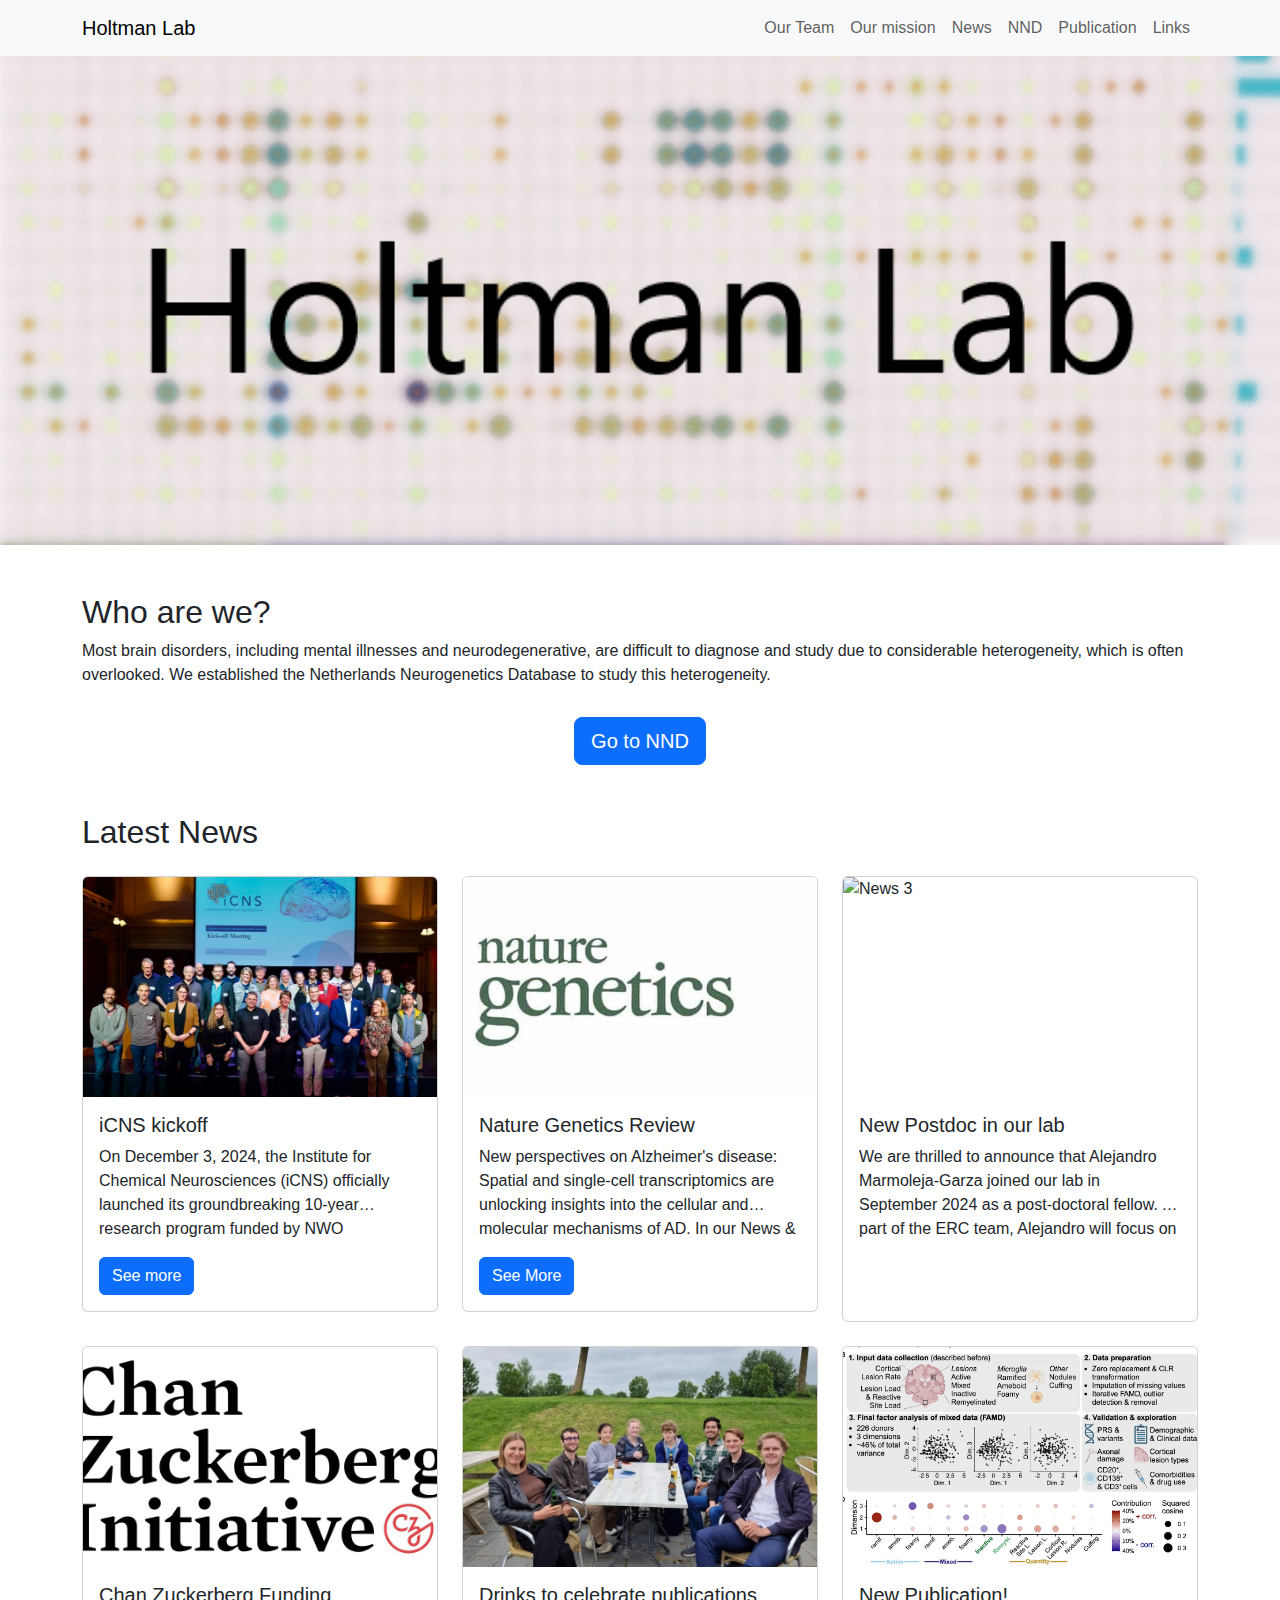
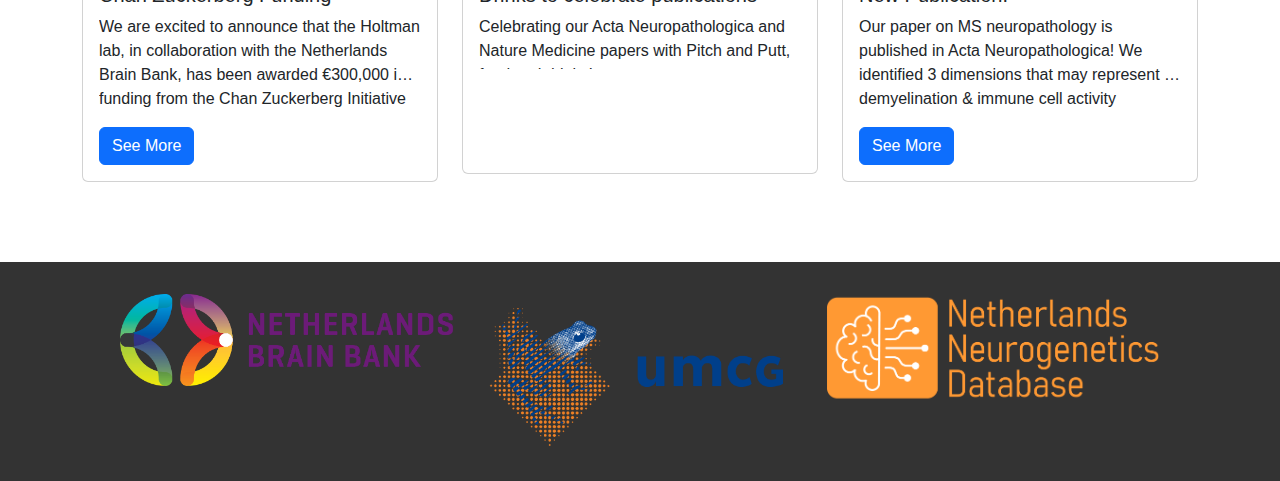
==== index.html @ 202e07a5 "Added footer, publication page, and link page." ====
<!DOCTYPE html>
<html lang="en">
<head>
  <meta charset="UTF-8">
  <meta name="viewport" content="width=device-width, initial-scale=1.0">
  <title>Holtman Lab</title>
  <!-- Bootstrap CSS -->
  <link href="https://cdn.jsdelivr.net/npm/bootstrap@5.3.2/dist/css/bootstrap.min.css" rel="stylesheet">
  <link href="styles.css" rel="stylesheet">
  <style>
    .full-width-image {
      width: 100%;
      height: auto;
      object-fit: cover;
    }
  </style>
</head>
<body>
  <!-- Navbar -->
  <nav class="navbar navbar-expand-lg navbar-light bg-light">
    <div class="container">
      <a class="navbar-brand" href="index.html">Holtman Lab</a>
      <button class="navbar-toggler" type="button" data-bs-toggle="collapse" data-bs-target="#navbarNav" aria-controls="navbarNav" aria-expanded="false" aria-label="Toggle navigation">
        <span class="navbar-toggler-icon"></span>
      </button>
      <div class="collapse navbar-collapse" id="navbarNav">
        <ul class="navbar-nav ms-auto">
          <li class="nav-item">
            <a class="nav-link" href="team.html">Our Team</a>
          </li>
          <li class="nav-item">
            <a class="nav-link" href="#our-mission">Our mission</a>
          </li>
          <li class="nav-item">
            <a class="nav-link" href="news.html">News</a>
          </li>
          <li class="nav-item">
            <a class="nav-link" href="nnd.html">NND</a>
          </li>
          <li class="nav-item">
            <a class="nav-link" href="publications.html">Publication</a>
          </li>
          <li class="nav-item">
            <a class="nav-link" href="links.html">Links</a>
          </li>
        </ul>
      </div>
    </div>
  </nav>

  <!-- Full-width image -->
  <div>
    <img src="images/dotplot.png" alt="Lab Image" class="full-width-image">
  </div>

  <!-- Placeholder sections -->
  <div id="who-are-we" class="container my-5">
    <h2>Who are we?</h2>
    <p>Most brain disorders, including mental illnesses and neurodegenerative, are difficult to diagnose and study due to considerable heterogeneity, which is often overlooked. We established the Netherlands Neurogenetics Database to study this heterogeneity.
    </p>

    <!-- Centered Button -->
    <div class="center-button">
        <a href="https://nnd.academy" target="_blank" class="btn btn-lg btn-primary">Go to NND</a>
      </div>
  </div>
  <!-- News Section -->
  <div id="news" class="container my-5">
    <h2 class="mb-4">Latest News</h2>
    <div class="row g-4">
      <!-- News Item 1 -->
      <div class="col-md-4">
        <div class="card news-card">
          <img src="images/i-CNS.jpg" class="card-img-top" alt="News 1">
          <div class="card-body">
            <h5 class="card-title">iCNS kickoff            </h5>
            <p class="card-text" style="overflow-y: auto; height: 6em; line-height: 1.5em; display: -webkit-box; -webkit-box-orient: vertical; -webkit-line-clamp: 3;">On December 3, 2024, the Institute for Chemical Neurosciences (iCNS) officially launched its groundbreaking 10-year research program funded by NWO (Nederlandse Organisatie voor Wetenschappelijk Onderzoek) with a dynamic kick-off event at Rode Hoed in Amsterdam. The day brought together the entire iCNS consortium and affiliated partners to set the stage for this ambitious initiative aimed at unraveling the molecular mechanisms behind neuropsychiatric symptoms.</p>
            <a href="https://bscs.umcg.nl/en/2024/11/04/the-holtman-group-and-the-netherlands-brain-bank-were-awarded-a-chan-zuckerberg-initiative-grant-for-an-ai-driven-research-project/" target="_blank" class="btn btn-primary">See more</a>
          </div>
        </div>
      </div>
      
      <!-- News Item 2 -->
      <div class="col-md-4">
        <div class="card news-card">
          <img src="images/nature_genetics.jpg" class="card-img-top" alt="News 2">
          <div class="card-body">
            <h5 class="card-title">Nature Genetics Review
            </h5>
            <p class="card-text" style="overflow-y: auto; height: 6em; line-height: 1.5em; display: -webkit-box; -webkit-box-orient: vertical; -webkit-line-clamp: 3;">New perspectives on Alzheimer's disease: Spatial and single-cell transcriptomics are unlocking insights into the cellular and molecular mechanisms of AD. In our News & Views article for Nature Genetics Inge Holtman and Alexi Nott discuss how these approaches reveal shared and subtype-specific pathways.
            </p>
            <a href="https://www.nature.com/articles/s41588-024-01895-4"  target="_blank"  class="btn btn-primary">See More</a>
          </div>
        </div>
      </div>
      <!-- News Item 3 -->
      <div class="col-md-4">
        <div class="card news-card">
          <img src="images/alejandro.png" class="card-img-top" alt="News 3">
          <div class="card-body">
            <h5 class="card-title">New Postdoc in our lab</h5>
            <p class="card-text" style="overflow-y: auto; height: 6em; line-height: 1.5em; display: -webkit-box; -webkit-box-orient: vertical; -webkit-line-clamp: 3;">We are thrilled to announce that Alejandro Marmoleja-Garza joined our lab in September 2024 as a post-doctoral fellow. As part of the ERC team, Alejandro will focus on developing brain organoids to model and study the neurobiology of mental illnesses. He is an exceptional addition to our team, having defended his PhD with Cum Laude in December 2024. Welcome, Alejandro!            </p>
          <br></br>
        </div>
        </div>
      </div>
      <!-- News Item 4 -->
      <div class="col-md-4">
        <div class="card news-card">
          <img src="images/Chan-Zuckerberg.jpg" class="card-img-top" alt="News 4">
          <div class="card-body">
            <h5 class="card-title">Chan Zuckerberg Funding

            </h5>
            <p class="card-text" style="overflow-y: auto; height: 6em; line-height: 1.5em; display: -webkit-box; -webkit-box-orient: vertical; -webkit-line-clamp: 3;">We are excited to announce that the Holtman lab, in collaboration with the Netherlands Brain Bank, has been awarded €300,000 in funding from the Chan Zuckerberg Initiative (CZI) through the Neuropathology Collaboration Network Projects Program. The project, titled “AI-Driven Approaches for Advanced Clinical and Neuropathological Research in the Netherlands Brain Bank,” aims to apply state-of-the-art artificial intelligence models —including Large Language Models and advanced histopathology Semi Supervised Learning AI models—to transform the analysis of extensive medical records and microscopic neuropathological imaging data.
            </p>
            <a href="https://bscs.umcg.nl/en/2024/11/04/the-holtman-group-and-the-netherlands-brain-bank-were-awarded-a-chan-zuckerberg-initiative-grant-for-an-ai-driven-research-project/"   target="_blank" class="btn btn-primary">See More</a>
          </div>
        </div>
      </div>
      <!-- News Item 5 -->
      <div class="col-md-4">
        <div class="card news-card">
          <img src="images/drinks.png" class="card-img-top" alt="News 5">
          <div class="card-body">
            <h5 class="card-title">Drinks to celebrate publications

            </h5>
            <p class="card-text" style="overflow-y: auto; height: 6dvh; line-height: 1.5em; display: -webkit-box; -webkit-box-orient: vertical; -webkit-line-clamp: 3;">Celebrating our Acta Neuropathologica and Nature Medicine papers with Pitch and Putt, food and drinks!
            </p>
            <br></br><br>
          </div>
        </div>
      </div>
      <!-- News Item 6 -->
      <div class="col-md-4">
        <div class="card news-card">
          <img src="images/alysepaper.png" class="card-img-top" alt="News 6">
          <div class="card-body">
            <h5 class="card-title">New Publication!
            </h5>
            <p class="card-text" style="overflow-y: auto; height: 6em; line-height: 1.5em; display: -webkit-box; -webkit-box-orient: vertical; -webkit-line-clamp: 3;">Our paper on MS neuropathology is published in Acta Neuropathologica! We identified 3 dimensions that may represent 1) demyelination & immune cell activity associated with progression, 2) microglia (re)activity & possibly lesion initiation, and 3) loss of lesion activity & scar formation. NBB donors’ scores on the dimensions can help to disentangle MS heterogeneity and can be found, along with relevant datasets, in the online supplementary files or on this website..
            </p>
            <a href="#"  target="_blank"  class="btn btn-primary">See More</a>
          </div>
        </div>
      </div>
    </div>
  </div>

  <footer class="footer" style="padding: 20px;">
    <div class="footer-content" style="display: flex; justify-content: center; align-items: center; margin-top: 1%">
        <div class="footer-images" style="display: grid; grid-template-columns: repeat(3, 1fr); gap: 20px; width: 100%; max-width: 1200px;">
            <img src="images/netherlands-brain-bank-og-logo.png" alt="Netherlands Brain Bank Logo" style="width: 100%; max-width: 350px; height: auto;">
            <img src="images/logo-umcg.png" alt="UMCG Logo" style="width: 100%; max-width: 350px; height: auto;">
            <img src="images/NND_logo_orange.png" alt="NND Logo" style="width: 100%; max-width: 350px; height: auto;">
        </div>
    </div>
</footer>


  <!-- Bootstrap JavaScript Bundle -->
  <script src="https://cdn.jsdelivr.net/npm/bootstrap@5.3.2/dist/js/bootstrap.bundle.min.js"></script>
</body>
</html>
---- styles.css ----
/* General Styling */

.news-card img {
    width: 100%; /* Ensure the image takes the full width of its container */
    height: 220px; /* Set a fixed height */
    object-fit: cover; /* Ensures the image fills the space while maintaining aspect ratio */
  }
  .news-card .card-text {
    display: -webkit-box; /* Enables truncating for multi-line text */
    -webkit-line-clamp: 3; /* Limits text to 3 lines */
    -webkit-box-orient: vertical;

  }

  .full-width-image {
    width: 100%;
    height: auto;
    object-fit: cover;
  }
  .center-button {
    display: flex;
    justify-content: center;
    margin-top: 30px;
  }
  
  :root {
    /* Colors */
    --primary-bg: #333333;
    --text-light: #e4e4e4;
    --text-muted: #bdbdbd;
    --accent: #00cccc;

    /* Fonts */
    --font-heading: 'Bodoni Moda', serif;
    --font-body: 'Raleway', sans-serif;

    /* Font sizes */
    --text-xl: 1.5rem;
    --text-base: 1rem;
    --text-sm: 0.875rem;

    /* Spacing */
    --spacing-xl: 80px;
    --spacing-lg: 40px;
    --spacing-md: 20px;
    --spacing-sm: 12px;
}
* {
    margin: 0;
    padding: 0;
    box-sizing: border-box;
}
body {
    margin: 0;
    overflow-x: hidden;
    font-family: var(--font-body), sans-serif;
}
.footer-title-wrapper {
    margin-top: var(--spacing-lg);
    width: 100%;
    display: flex;
    justify-content: center;
}
.footer-title-container {
    width: 80%;
    display: flex;
    align-items: center;
    justify-content: center;
    gap: var(--spacing-md);
}
.line {
    height: 1px;
    background-color: var(--primary-bg);
    flex: 1;
}
.title {
    font-family: var(--font-heading), serif;
    color: var(--primary-bg);
    white-space: nowrap;
    font-size: var(--text-xl);
}
.footer {
    width: 100vw;
    background-color: var(--primary-bg);
    padding: var(--spacing-lg) 0;
    margin-top: var(--spacing-xl);
}
.footer-brand {
    display: flex;
    flex-direction: column;
    gap: var(--spacing-sm);
}
.footer-icon {
    display: inline-block;
    width: 75px;
    height: 75px;
    --svg: url("data:image/svg+xml,%3Csvg xmlns='http://www.w3.org/2000/svg' viewBox='0 0 24 24'%3E%3Cg fill='none' stroke='%23ffffff' stroke-width='1.5'%3E%3Cpath d='M20.942 3.058c2.47 2.469.468 8.474-4.47 13.413c-4.94 4.939-10.945 6.94-13.414 4.471c-2.47-2.47-.468-8.474 4.471-13.413S18.473.589 20.942 3.058Zm-17.884 0c-2.47 2.47-.468 8.475 4.47 13.413c4.94 4.939 10.945 6.94 13.414 4.471c2.47-2.469.468-8.474-4.471-13.413S5.527.589 3.058 3.058Z'/%3E%3Cpath d='M14.5 12a2.5 2.5 0 1 1-5 0a2.5 2.5 0 0 1 5 0Z' opacity='0.5'/%3E%3C/g%3E%3C/svg%3E");
    background-color: var(--text-light);
    -webkit-mask-image: var(--svg);
    mask-image: var(--svg);
    -webkit-mask-repeat: no-repeat;
    mask-repeat: no-repeat;
    -webkit-mask-size: 100% 100%;
    mask-size: 100% 100%;
}
.brand-text {
    color: var(--text-light);
    font-family: var(--font-body), sans-serif;
    font-size: var(--text-sm);
    line-height: 1.6;
}
.footer-content {
    display: flex;
    justify-content: space-between;
    max-width: 1200px;
    margin: 0 auto;
    padding: 0 var(--spacing-xl); /* Increased padding */
    gap: var(--spacing-xl);
}
.footer nav {
    display: flex;
    flex-direction: column;
    gap: var(--spacing-sm);
}
.footer-heading {
    color: var(--text-light);
    font-family: var(--font-heading), serif;
    font-size: var(--text-base);
    font-weight: 600;
    text-transform: uppercase;
    margin-bottom: var(--spacing-sm);
}
.footer-link {
    color: var(--text-muted);
    text-decoration: none;
    cursor: pointer;
    font-size: var(--text-sm);
    font-family: var(--font-body), sans-serif;
}
.footer-link:hover {
    color: var(--accent);
    text-decoration: underline;
}
@media (max-width: 768px) {
    .footer-content {
        flex-direction: column;
        gap: var(--spacing-lg);
        padding: var(--spacing-md);
    }
    .footer-brand {
        align-items: center;
        text-align: center;
    }
}
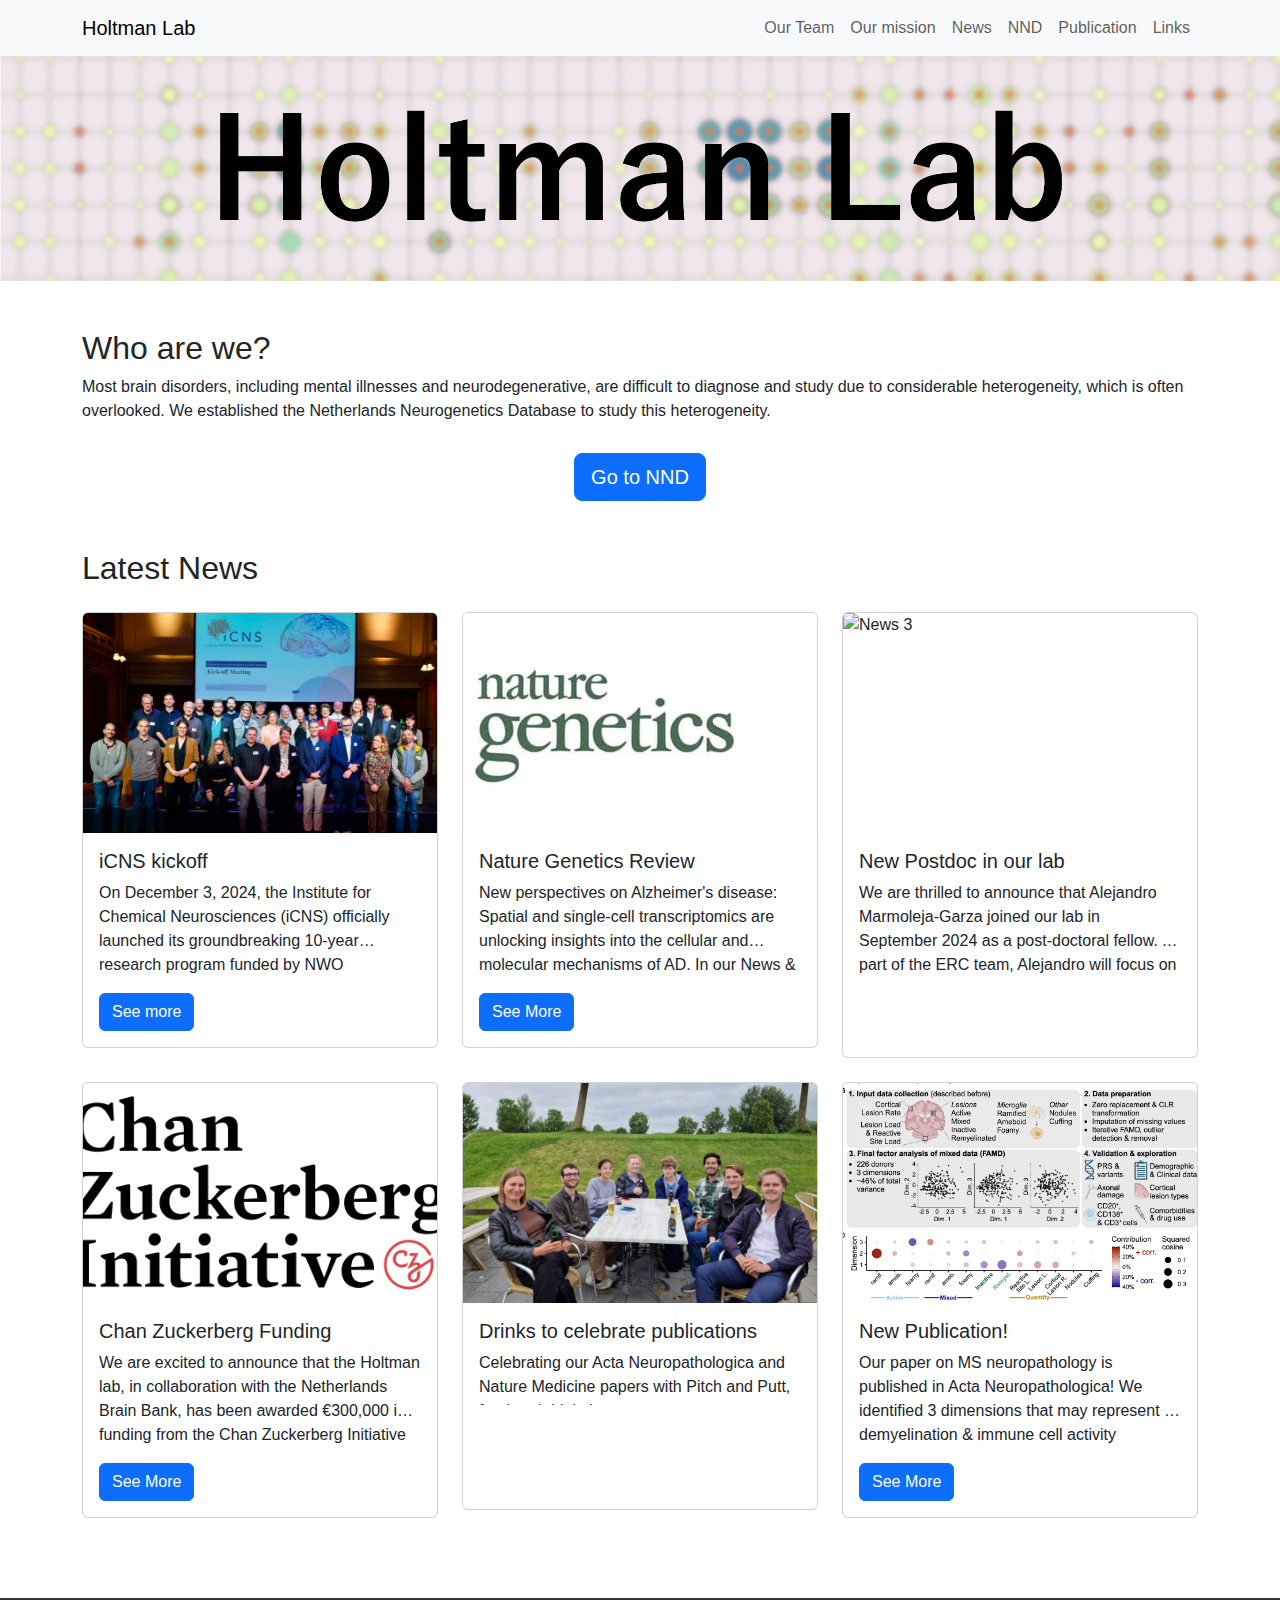
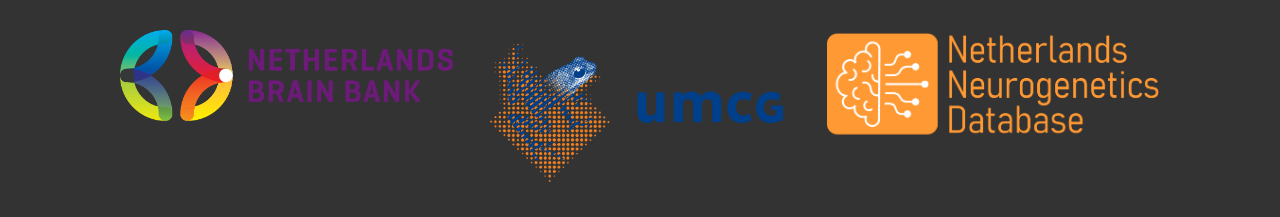
==== commit 57e6b83c: "Better dotplot image" ====
--- a/index.html
+++ b/index.html
@@ -50,7 +50,7 @@
 
   <!-- Full-width image -->
   <div>
-    <img src="images/dotplot.png" alt="Lab Image" class="full-width-image">
+    <img src="images/dotplot2.png" alt="Lab Image" class="full-width-image">
   </div>
 
   <!-- Placeholder sections -->
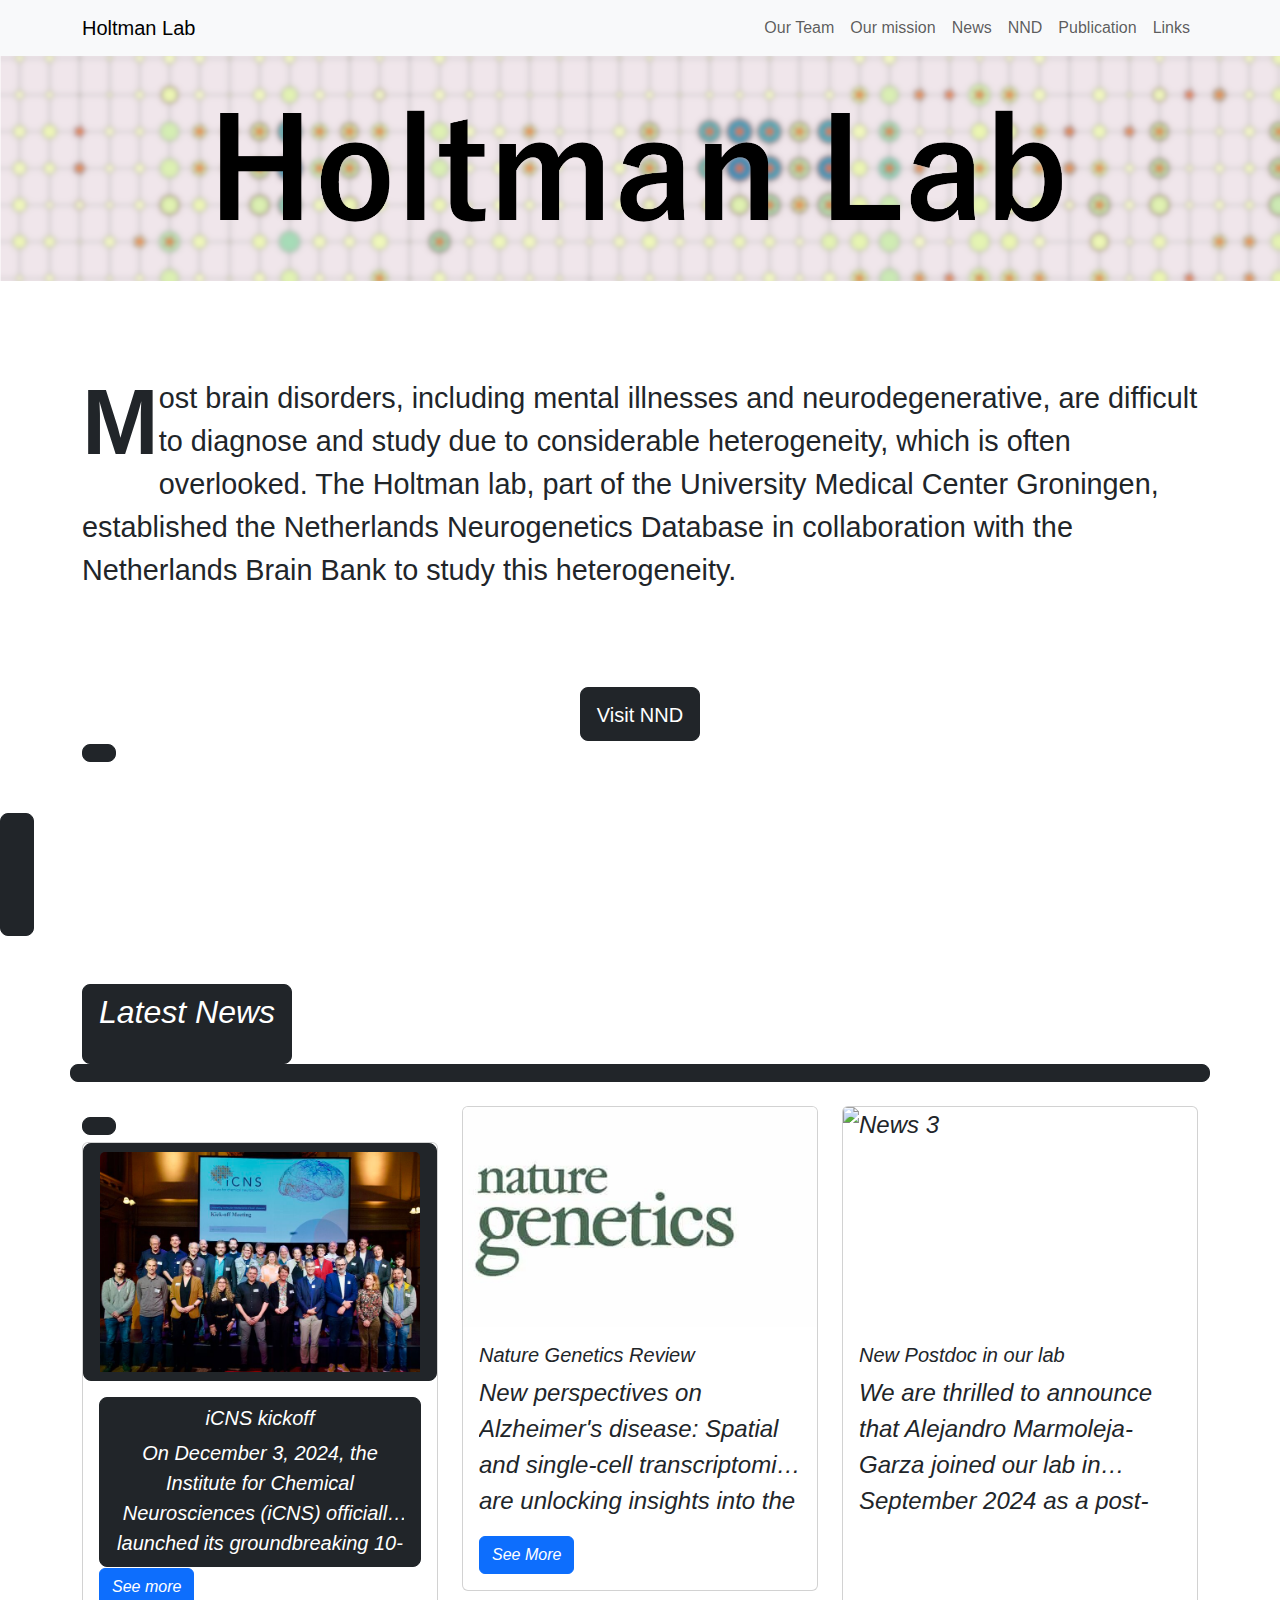
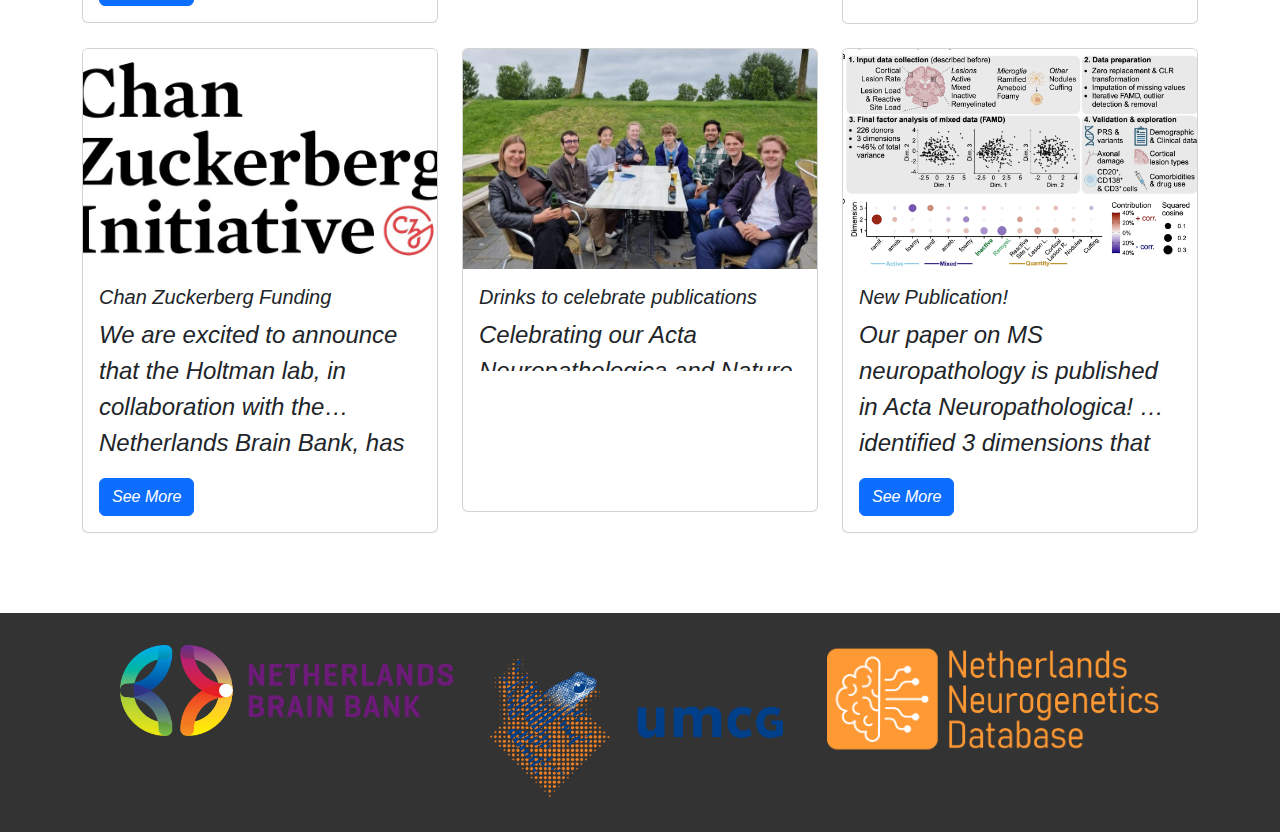
==== commit 854a3579: "Some cosmetic changes" ====
--- a/index.html
+++ b/index.html
@@ -7,13 +7,23 @@
   <!-- Bootstrap CSS -->
   <link href="https://cdn.jsdelivr.net/npm/bootstrap@5.3.2/dist/css/bootstrap.min.css" rel="stylesheet">
   <link href="styles.css" rel="stylesheet">
+
   <style>
     .full-width-image {
       width: 100%;
       height: auto;
       object-fit: cover;
     }
-  </style>
+  
+  .drop-cap::first-letter {
+    font-size: 3.2em;
+    font-weight: bold;
+    float: left;
+    margin-right: 0.0em;
+    line-height: 1;
+  }
+</style>
+
 </head>
 <body>
   <!-- Navbar -->
@@ -51,19 +61,24 @@
   <!-- Full-width image -->
   <div>
     <img src="images/dotplot2.png" alt="Lab Image" class="full-width-image">
-  </div>
+  </div><br><br>
 
   <!-- Placeholder sections -->
   <div id="who-are-we" class="container my-5">
-    <h2>Who are we?</h2>
-    <p>Most brain disorders, including mental illnesses and neurodegenerative, are difficult to diagnose and study due to considerable heterogeneity, which is often overlooked. We established the Netherlands Neurogenetics Database to study this heterogeneity.
-    </p>
+    <p class="drop-cap" style="font-size:1.8rem">Most brain disorders, including mental illnesses and neurodegenerative, are difficult to diagnose and study due to considerable heterogeneity, which is often overlooked. The Holtman lab, part of the University Medical Center Groningen, established the Netherlands Neurogenetics Database in collaboration with the Netherlands Brain Bank to study this heterogeneity. </p>
 
+ <br><br>
     <!-- Centered Button -->
     <div class="center-button">
-        <a href="https://nnd.academy" target="_blank" class="btn btn-lg btn-primary">Go to NND</a>
+        <a href="https://nnd.academy" target="_blank" class="btn btn-lg btn-dark">Visit NND <i class="fa fa-external-link" style="font-size:24px"></i</a>
+        
+
       </div>
+
+      
   </div>
+ <hr>
+  <br><br>
   <!-- News Section -->
   <div id="news" class="container my-5">
     <h2 class="mb-4">Latest News</h2>
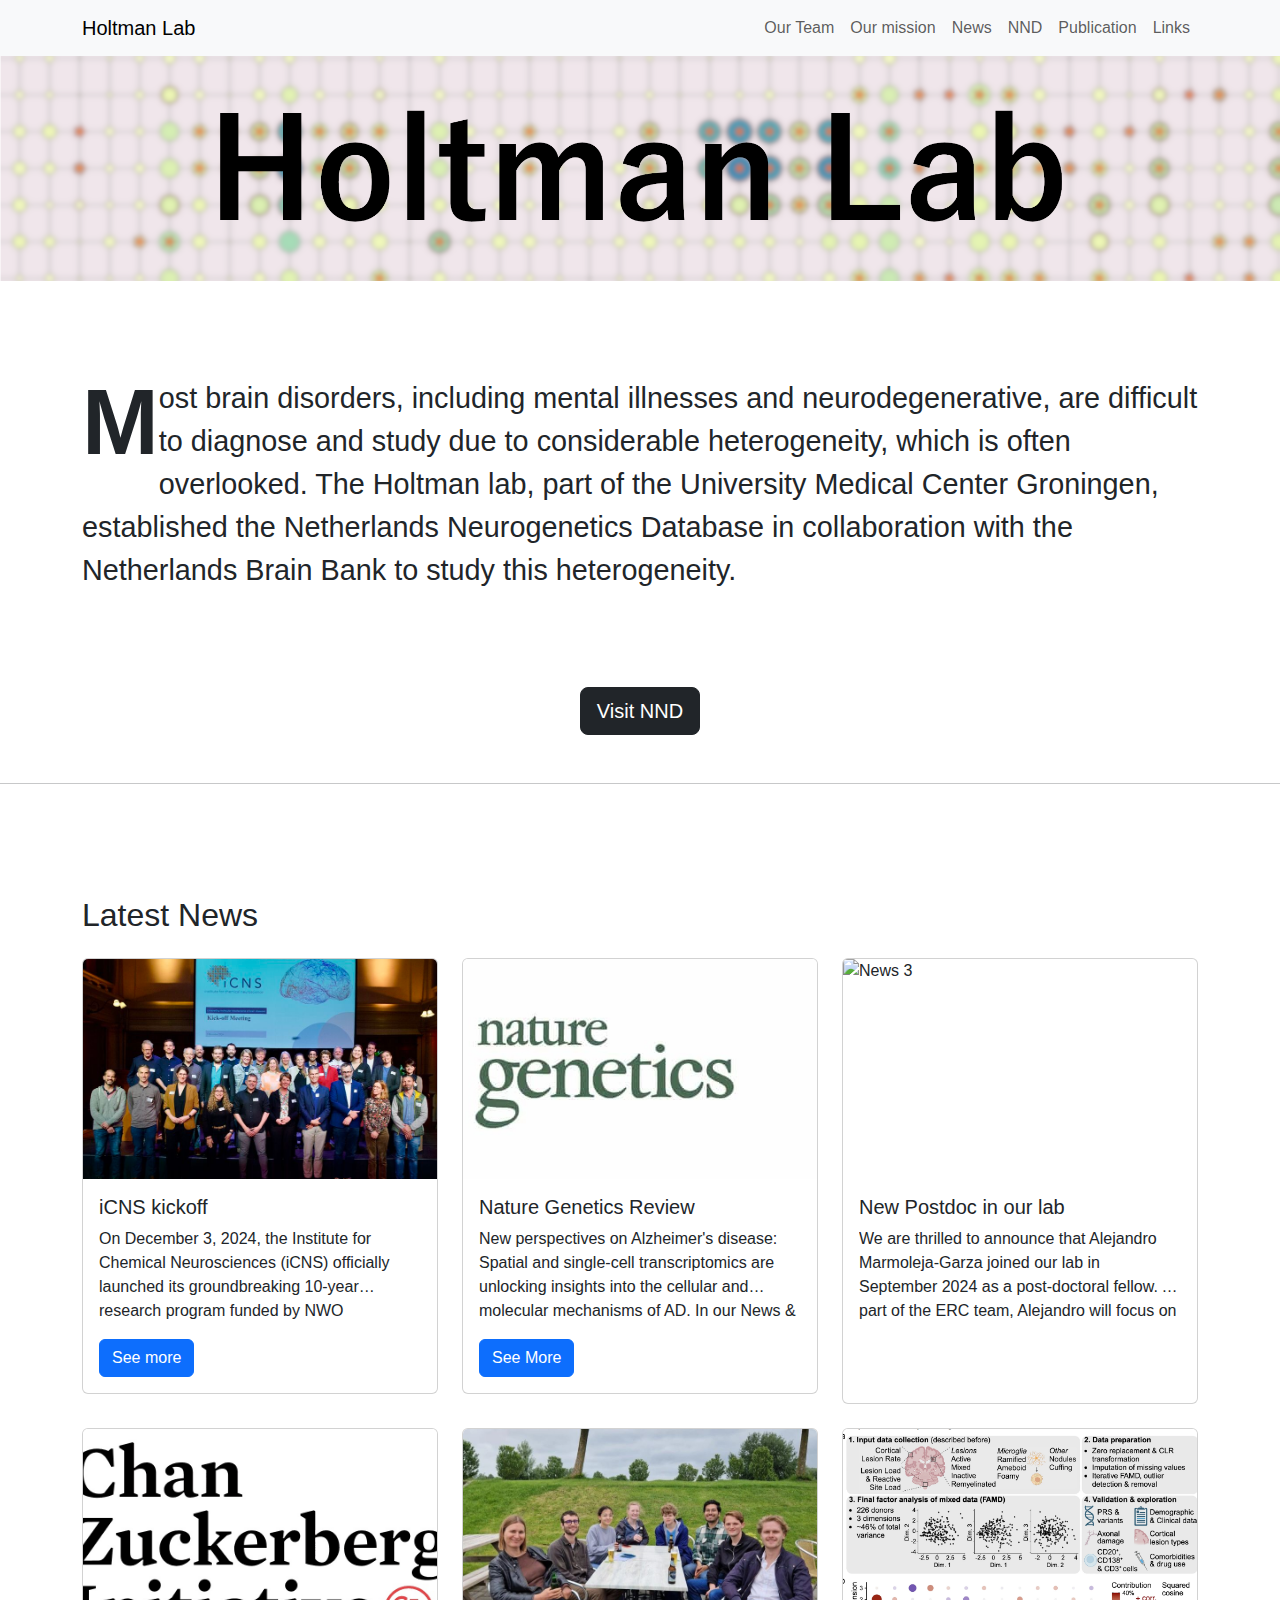
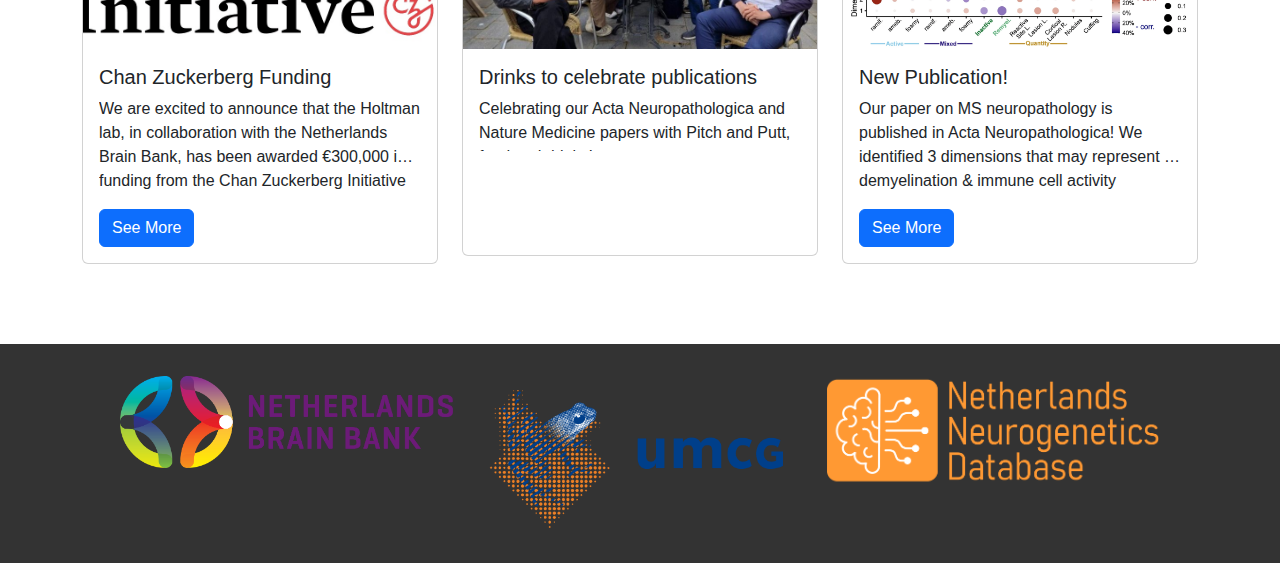
==== commit 52e83b6c: "Minor bug in css" ====
--- a/index.html
+++ b/index.html
@@ -70,7 +70,7 @@
  <br><br>
     <!-- Centered Button -->
     <div class="center-button">
-        <a href="https://nnd.academy" target="_blank" class="btn btn-lg btn-dark">Visit NND <i class="fa fa-external-link" style="font-size:24px"></i</a>
+        <a href="https://nnd.academy" target="_blank" class="btn btn-lg btn-dark">Visit NND</a>
         
 
       </div>
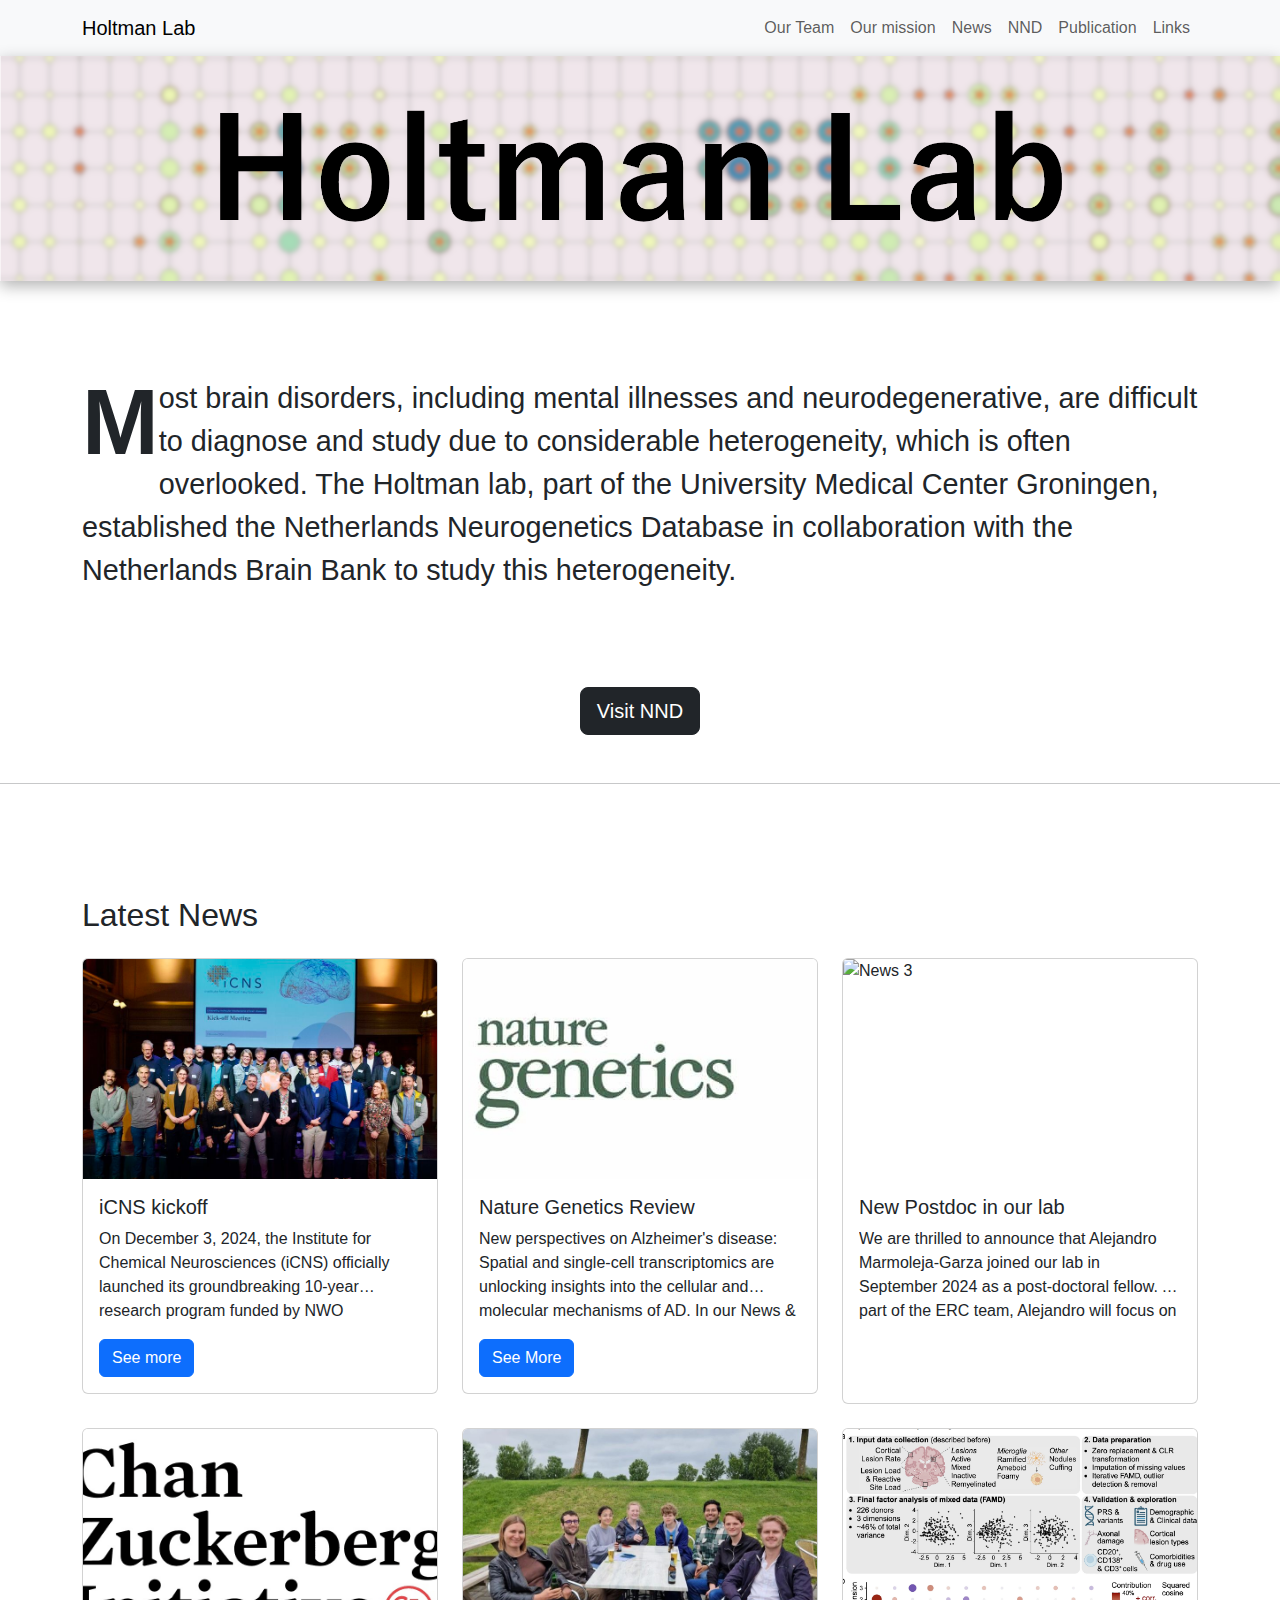
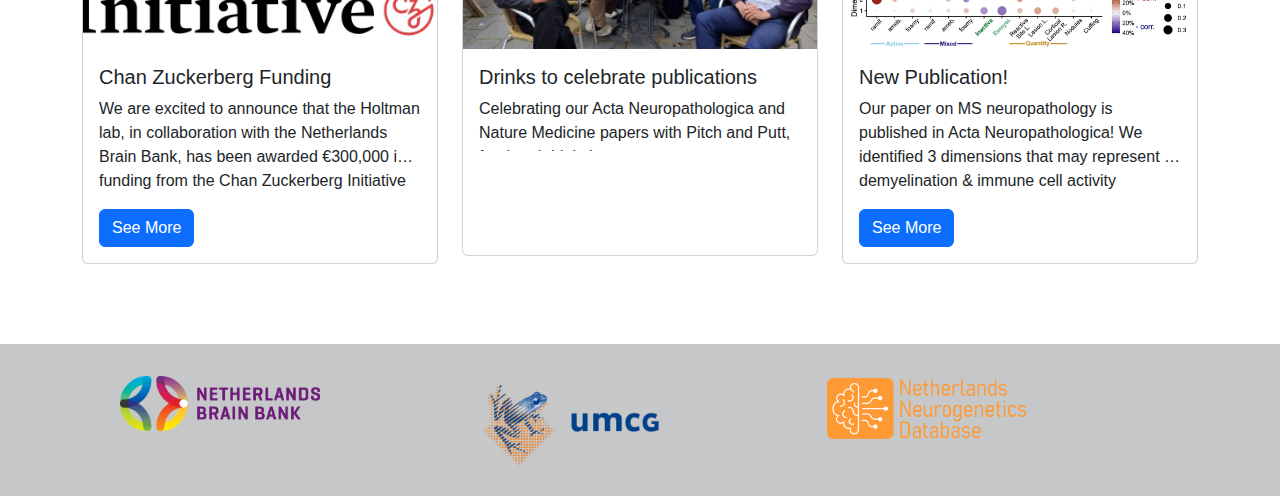
==== commit fd54b3db: "Minor cosmetic change" ====
--- a/index.html
+++ b/index.html
@@ -22,6 +22,14 @@
     margin-right: 0.0em;
     line-height: 1;
   }
+
+  .bottom-shadow {
+  position: relative; /* Needed for the shadow to work properly */
+  box-shadow: 0 5px 15px rgba(0, 0, 0, 0.3); /* Shadow below the div */
+  background-color: white; /* Optional: Ensure a contrasting background */
+}
+
+  
 </style>
 
 </head>
@@ -59,9 +67,11 @@
   </nav>
 
   <!-- Full-width image -->
-  <div>
+  <div class="bottom-shadow">
     <img src="images/dotplot2.png" alt="Lab Image" class="full-width-image">
-  </div><br><br>
+  </div>
+  
+  <br><br>
 
   <!-- Placeholder sections -->
   <div id="who-are-we" class="container my-5">
@@ -71,8 +81,6 @@
     <!-- Centered Button -->
     <div class="center-button">
         <a href="https://nnd.academy" target="_blank" class="btn btn-lg btn-dark">Visit NND</a>
-        
-
       </div>
 
       
@@ -162,13 +170,12 @@
       </div>
     </div>
   </div>
-
-  <footer class="footer" style="padding: 20px;">
+  <footer class="footer" style="padding: 20px; background-color: #c6c7c8">
     <div class="footer-content" style="display: flex; justify-content: center; align-items: center; margin-top: 1%">
         <div class="footer-images" style="display: grid; grid-template-columns: repeat(3, 1fr); gap: 20px; width: 100%; max-width: 1200px;">
-            <img src="images/netherlands-brain-bank-og-logo.png" alt="Netherlands Brain Bank Logo" style="width: 100%; max-width: 350px; height: auto;">
-            <img src="images/logo-umcg.png" alt="UMCG Logo" style="width: 100%; max-width: 350px; height: auto;">
-            <img src="images/NND_logo_orange.png" alt="NND Logo" style="width: 100%; max-width: 350px; height: auto;">
+            <img src="images/netherlands-brain-bank-og-logo.png" alt="Netherlands Brain Bank Logo" style="width: 200px; max-width: 350px; height: auto;">
+            <img src="images/logo-umcg.png" alt="UMCG Logo" style="width: 100%; max-width: 200px; height: auto;">
+            <img src="images/NND_logo_orange.png" alt="NND Logo" style="width: 100%; max-width: 200px; height: auto;">
         </div>
     </div>
 </footer>
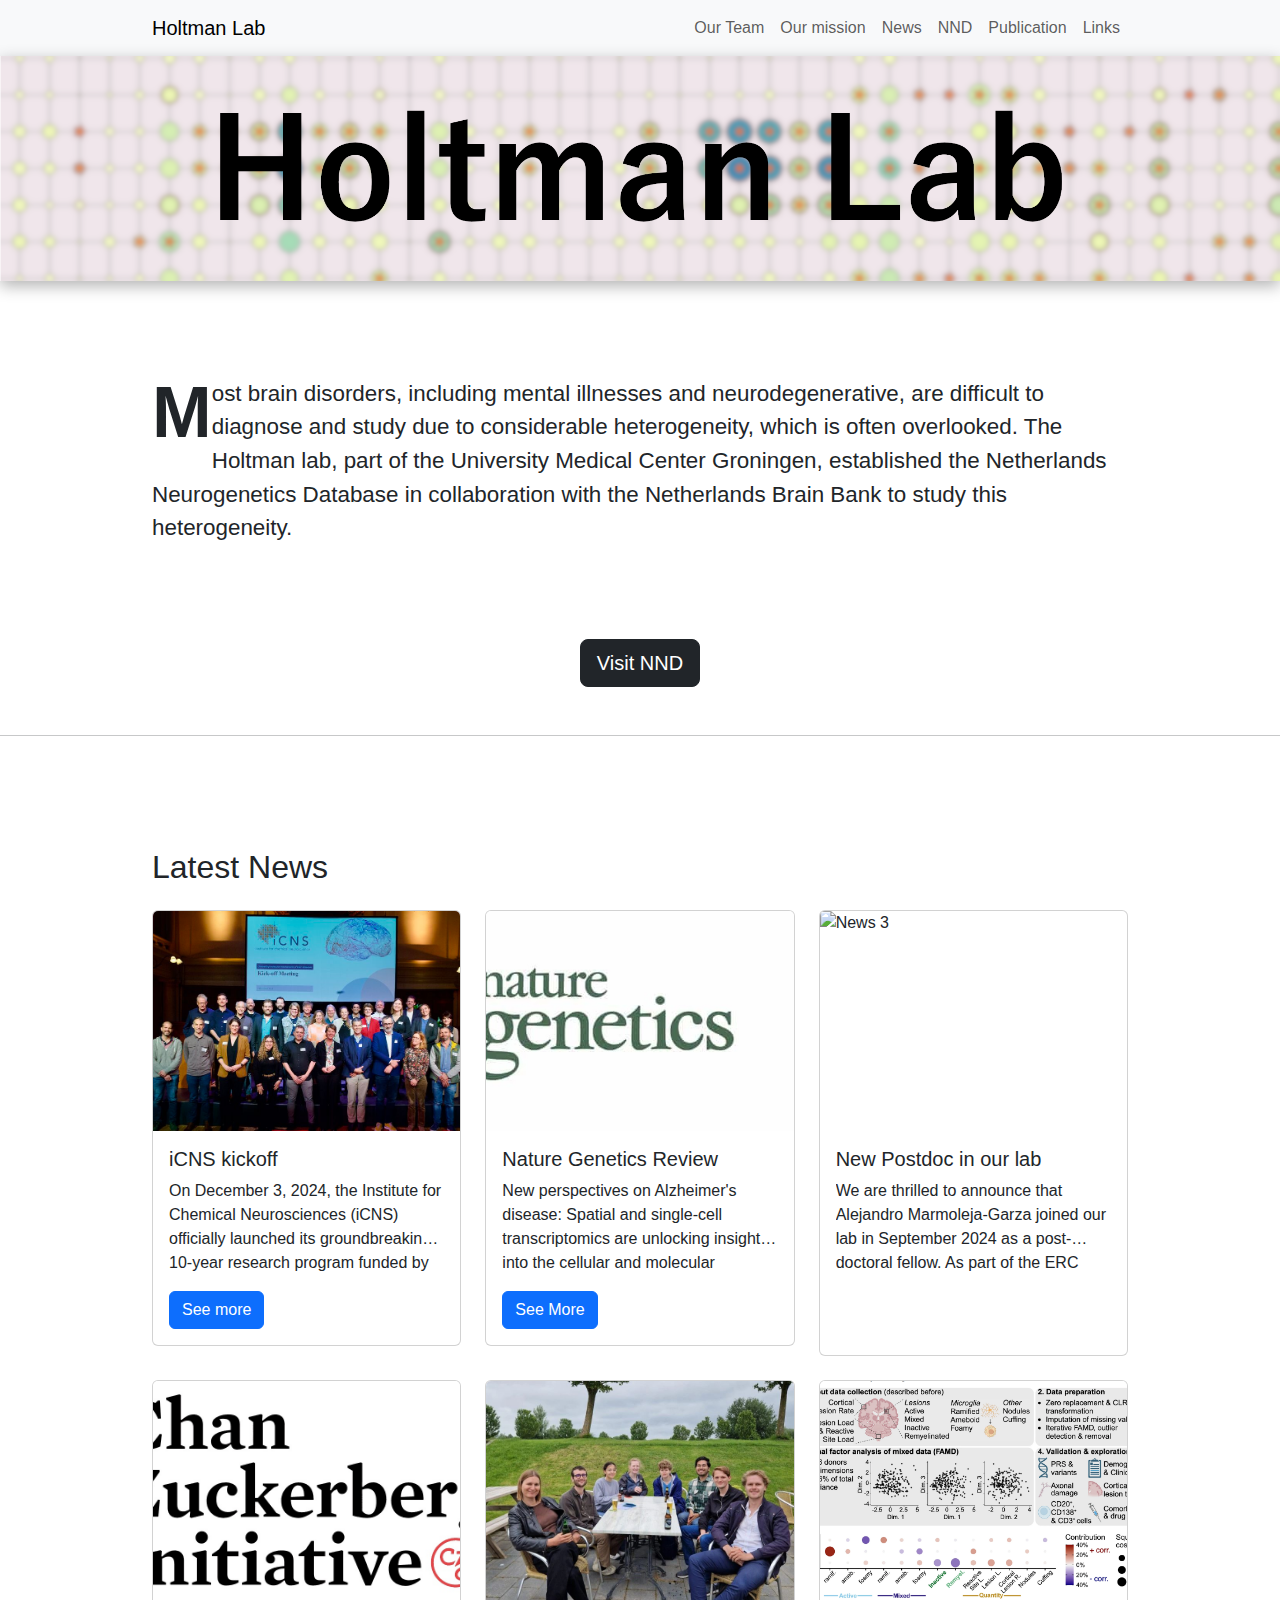
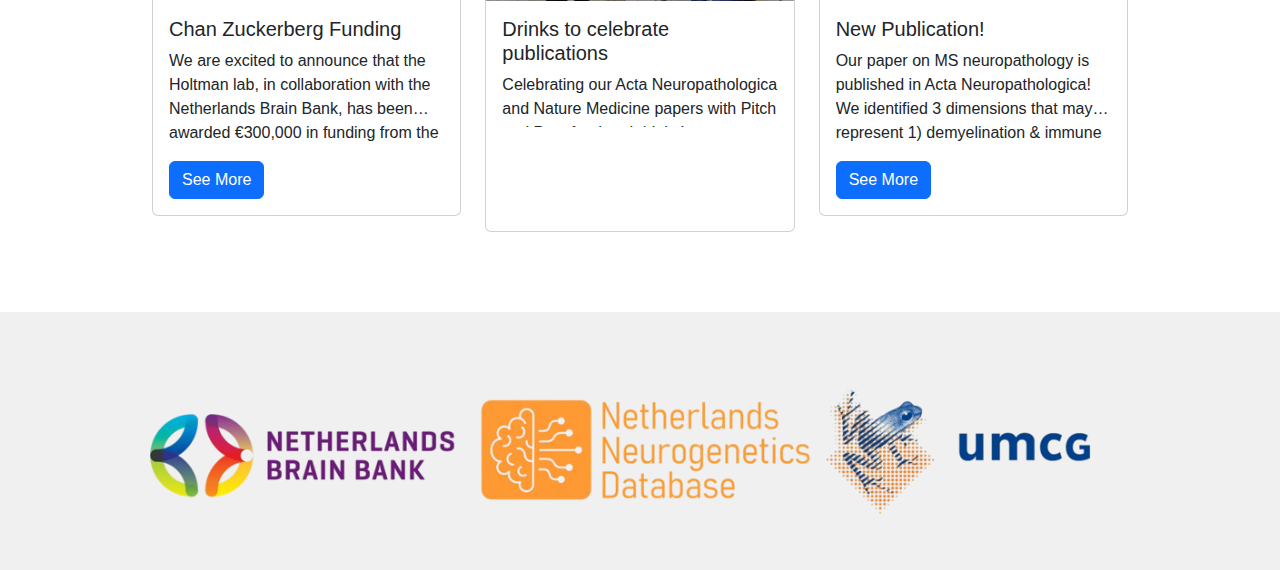
==== commit a715b3ce: "Minor cosmetic changes to website" ====
--- a/index.html
+++ b/index.html
@@ -14,6 +14,11 @@
       height: auto;
       object-fit: cover;
     }
+
+    .container {
+  max-width: 1000px; /* Adjust this value as needed */
+}
+
   
   .drop-cap::first-letter {
     font-size: 3.2em;
@@ -75,7 +80,7 @@
 
   <!-- Placeholder sections -->
   <div id="who-are-we" class="container my-5">
-    <p class="drop-cap" style="font-size:1.8rem">Most brain disorders, including mental illnesses and neurodegenerative, are difficult to diagnose and study due to considerable heterogeneity, which is often overlooked. The Holtman lab, part of the University Medical Center Groningen, established the Netherlands Neurogenetics Database in collaboration with the Netherlands Brain Bank to study this heterogeneity. </p>
+    <p class="drop-cap" style="font-size:1.4rem">Most brain disorders, including mental illnesses and neurodegenerative, are difficult to diagnose and study due to considerable heterogeneity, which is often overlooked. The Holtman lab, part of the University Medical Center Groningen, established the Netherlands Neurogenetics Database in collaboration with the Netherlands Brain Bank to study this heterogeneity. </p>
 
  <br><br>
     <!-- Centered Button -->
@@ -170,12 +175,10 @@
       </div>
     </div>
   </div>
-  <footer class="footer" style="padding: 20px; background-color: #c6c7c8">
+  <footer class="footer" style="padding: 20px; background-color: #F0F0F0	">
     <div class="footer-content" style="display: flex; justify-content: center; align-items: center; margin-top: 1%">
         <div class="footer-images" style="display: grid; grid-template-columns: repeat(3, 1fr); gap: 20px; width: 100%; max-width: 1200px;">
-            <img src="images/netherlands-brain-bank-og-logo.png" alt="Netherlands Brain Bank Logo" style="width: 200px; max-width: 350px; height: auto;">
-            <img src="images/logo-umcg.png" alt="UMCG Logo" style="width: 100%; max-width: 200px; height: auto;">
-            <img src="images/NND_logo_orange.png" alt="NND Logo" style="width: 100%; max-width: 200px; height: auto;">
+            <img src="images/all_logos_nobg.png" alt="Netherlands Brain Bank Logo" style="width: 1000px; max-width: 1000px; height: auto;">
         </div>
     </div>
 </footer>
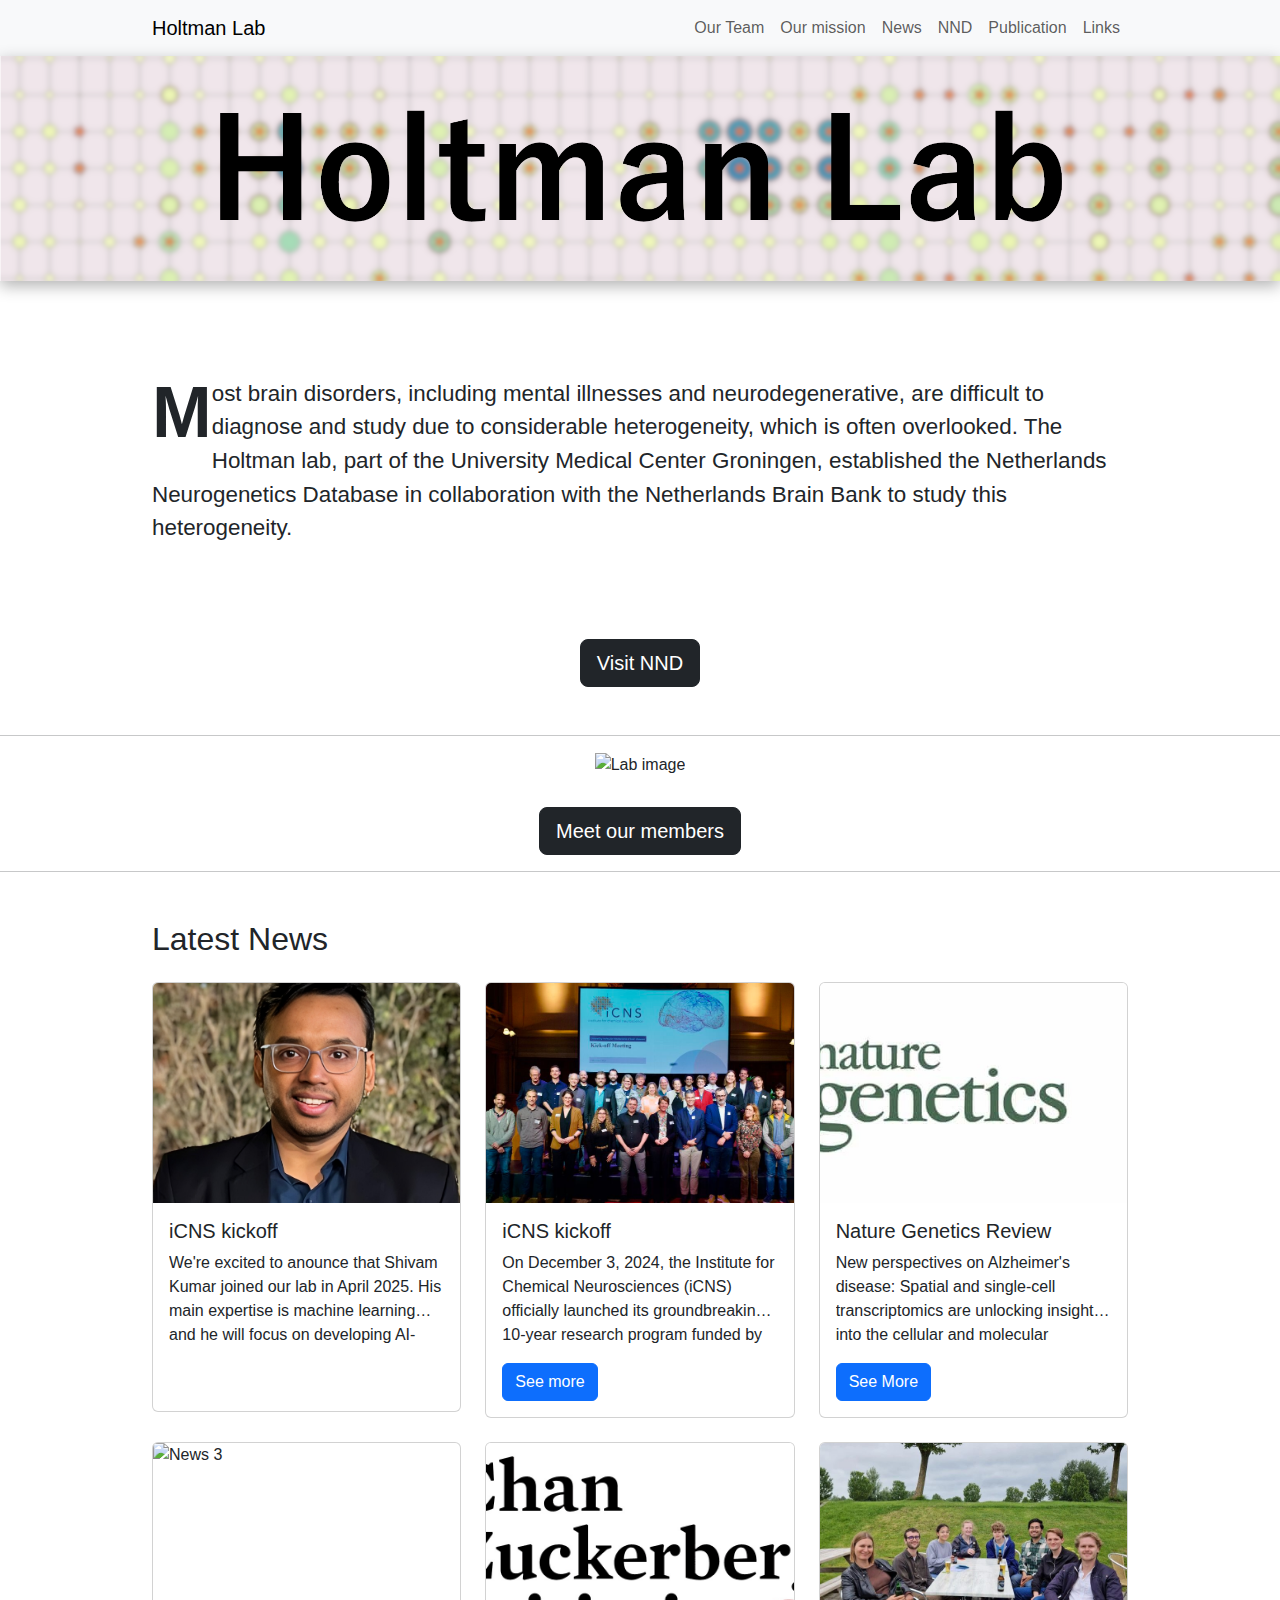
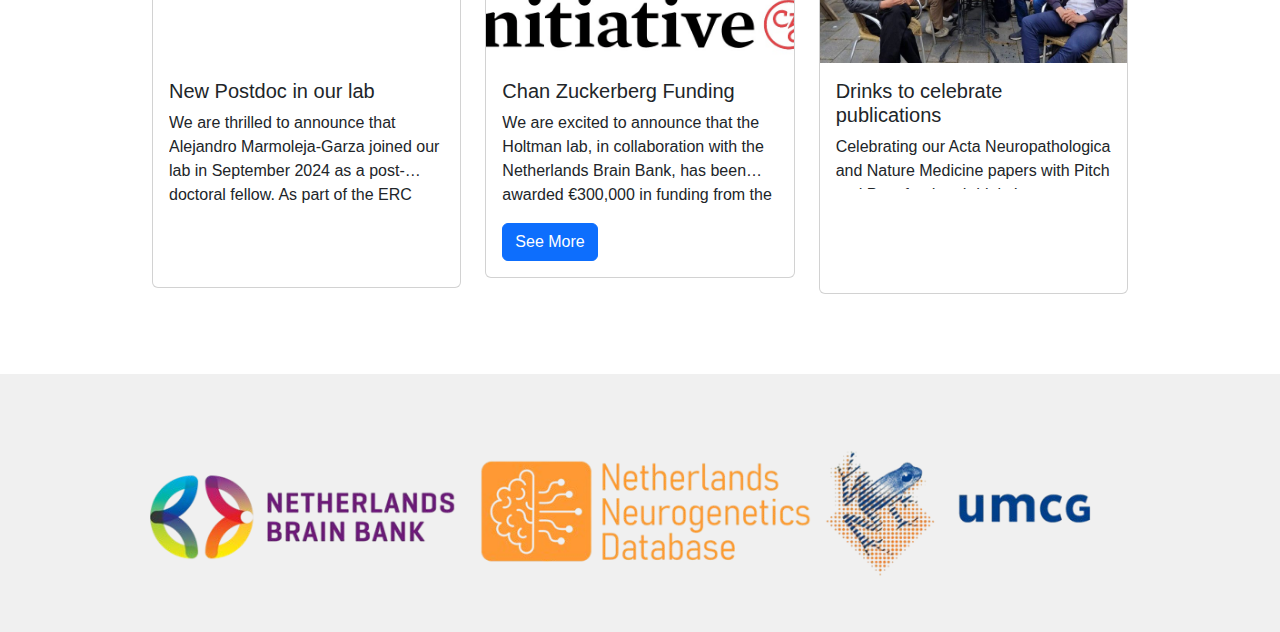
==== commit eec5b646: "Nice group picture + Shivam welcome message" ====
--- a/index.html
+++ b/index.html
@@ -91,12 +91,32 @@
       
   </div>
  <hr>
-  <br><br>
+ <div style="text-align: center;">
+  <img src="images/IngeHoltmanGroup3.jpg" alt="Lab image" style="width: 40%;">
+</div>
+
+<div class="center-button">
+  <a href="team.html" class="btn btn-lg btn-dark">Meet our members</a>
+</div>
+
+ <hr>
   <!-- News Section -->
   <div id="news" class="container my-5">
     <h2 class="mb-4">Latest News</h2>
     <div class="row g-4">
       <!-- News Item 1 -->
+      <div class="col-md-4">
+        <div class="card news-card">
+          <img src="images/self_pic2.png" class="card-img-top" alt="News 1">
+          <div class="card-body">
+            <h5 class="card-title">iCNS kickoff            </h5>
+            <p class="card-text" style="overflow-y: auto; height: 6em; line-height: 1.5em; display: -webkit-box; -webkit-box-orient: vertical; -webkit-line-clamp: 3;">We're excited to anounce that Shivam Kumar joined our lab in April 2025. His main expertise is machine learning and he will focus on developing AI-driven methods for analysing complex biological data. </p>
+          </div>
+          <br><br>
+        </div>
+      </div>
+      
+      <!-- News Item 2 -->
       <div class="col-md-4">
         <div class="card news-card">
           <img src="images/i-CNS.jpg" class="card-img-top" alt="News 1">
@@ -107,8 +127,7 @@
           </div>
         </div>
       </div>
-      
-      <!-- News Item 2 -->
+      <!-- News Item 3 -->
       <div class="col-md-4">
         <div class="card news-card">
           <img src="images/nature_genetics.jpg" class="card-img-top" alt="News 2">
@@ -121,7 +140,7 @@
           </div>
         </div>
       </div>
-      <!-- News Item 3 -->
+      <!-- News Item 4 -->
       <div class="col-md-4">
         <div class="card news-card">
           <img src="images/alejandro.png" class="card-img-top" alt="News 3">
@@ -132,7 +151,7 @@
         </div>
         </div>
       </div>
-      <!-- News Item 4 -->
+      <!-- News Item 5 -->
       <div class="col-md-4">
         <div class="card news-card">
           <img src="images/Chan-Zuckerberg.jpg" class="card-img-top" alt="News 4">
@@ -146,7 +165,7 @@
           </div>
         </div>
       </div>
-      <!-- News Item 5 -->
+      <!-- News Item 6 -->
       <div class="col-md-4">
         <div class="card news-card">
           <img src="images/drinks.png" class="card-img-top" alt="News 5">
@@ -157,19 +176,6 @@
             <p class="card-text" style="overflow-y: auto; height: 6dvh; line-height: 1.5em; display: -webkit-box; -webkit-box-orient: vertical; -webkit-line-clamp: 3;">Celebrating our Acta Neuropathologica and Nature Medicine papers with Pitch and Putt, food and drinks!
             </p>
             <br></br><br>
-          </div>
-        </div>
-      </div>
-      <!-- News Item 6 -->
-      <div class="col-md-4">
-        <div class="card news-card">
-          <img src="images/alysepaper.png" class="card-img-top" alt="News 6">
-          <div class="card-body">
-            <h5 class="card-title">New Publication!
-            </h5>
-            <p class="card-text" style="overflow-y: auto; height: 6em; line-height: 1.5em; display: -webkit-box; -webkit-box-orient: vertical; -webkit-line-clamp: 3;">Our paper on MS neuropathology is published in Acta Neuropathologica! We identified 3 dimensions that may represent 1) demyelination & immune cell activity associated with progression, 2) microglia (re)activity & possibly lesion initiation, and 3) loss of lesion activity & scar formation. NBB donors’ scores on the dimensions can help to disentangle MS heterogeneity and can be found, along with relevant datasets, in the online supplementary files or on this website..
-            </p>
-            <a href="#"  target="_blank"  class="btn btn-primary">See More</a>
           </div>
         </div>
       </div>
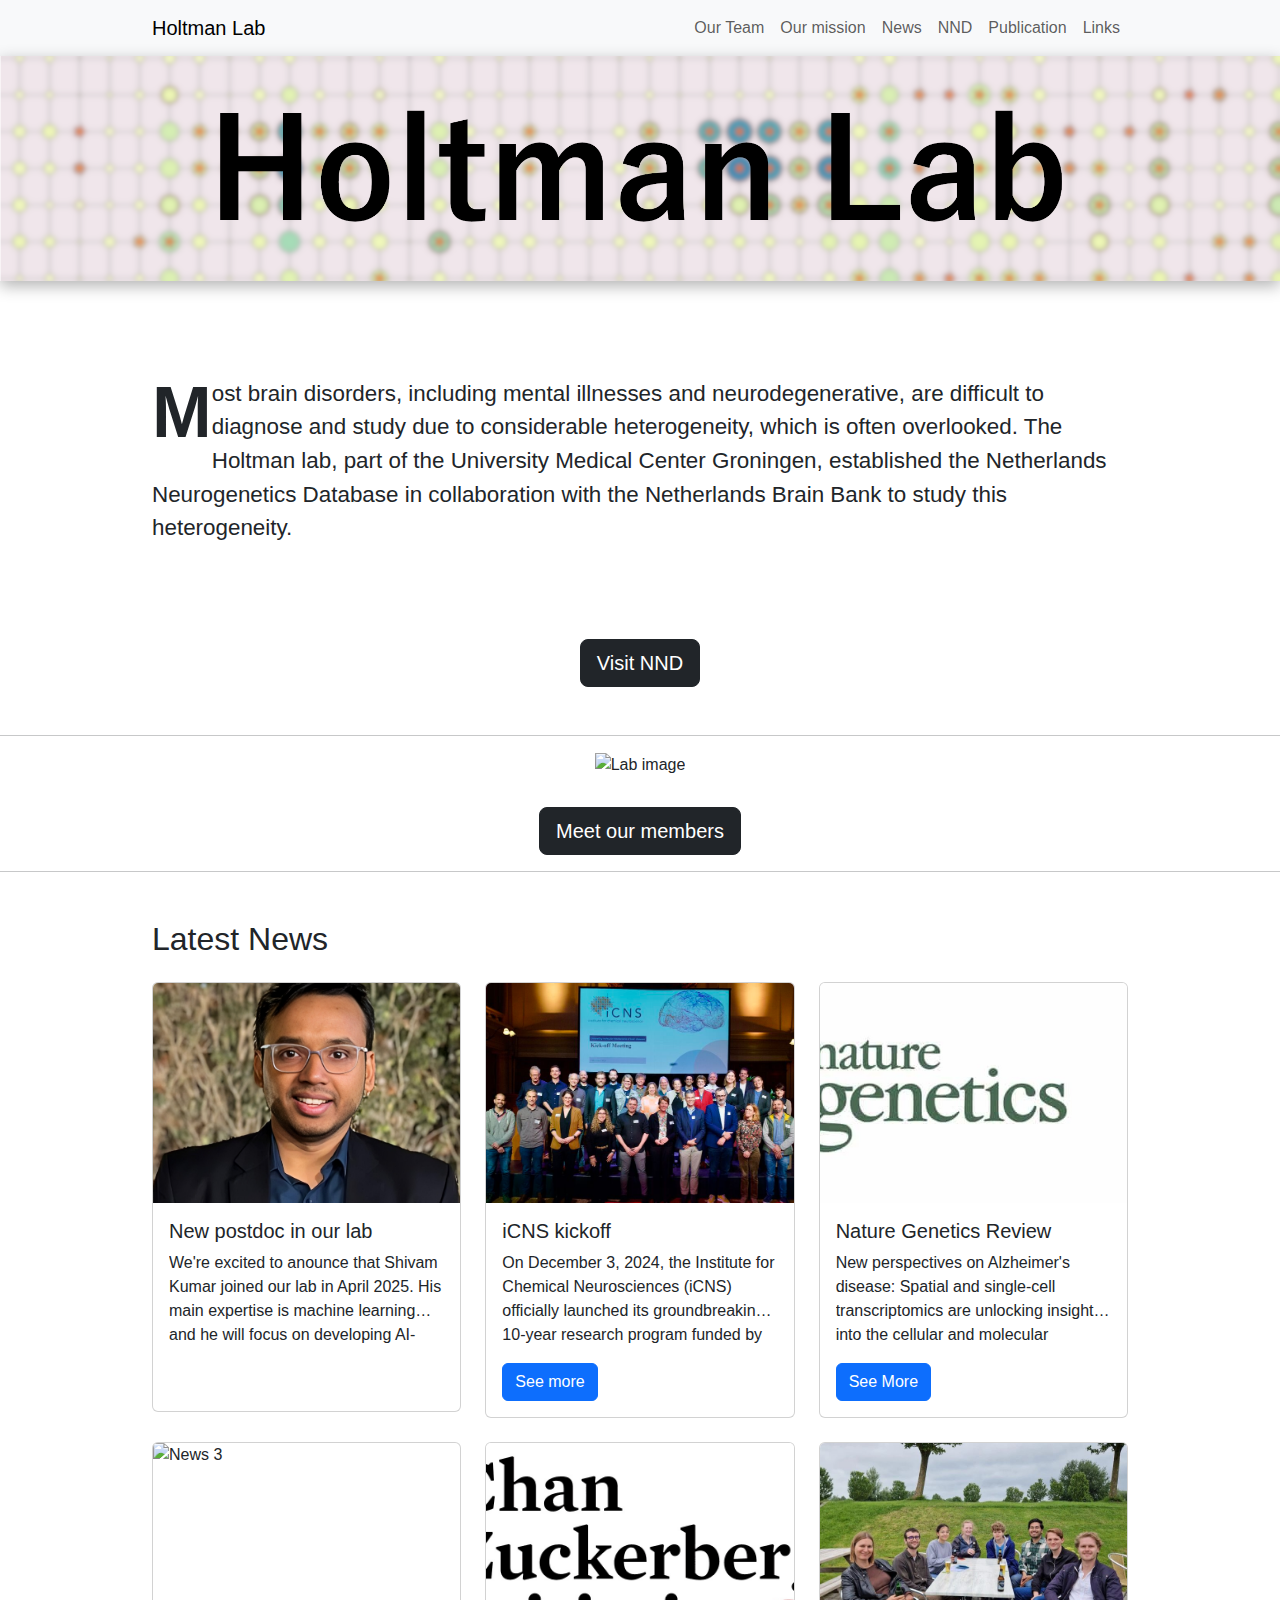
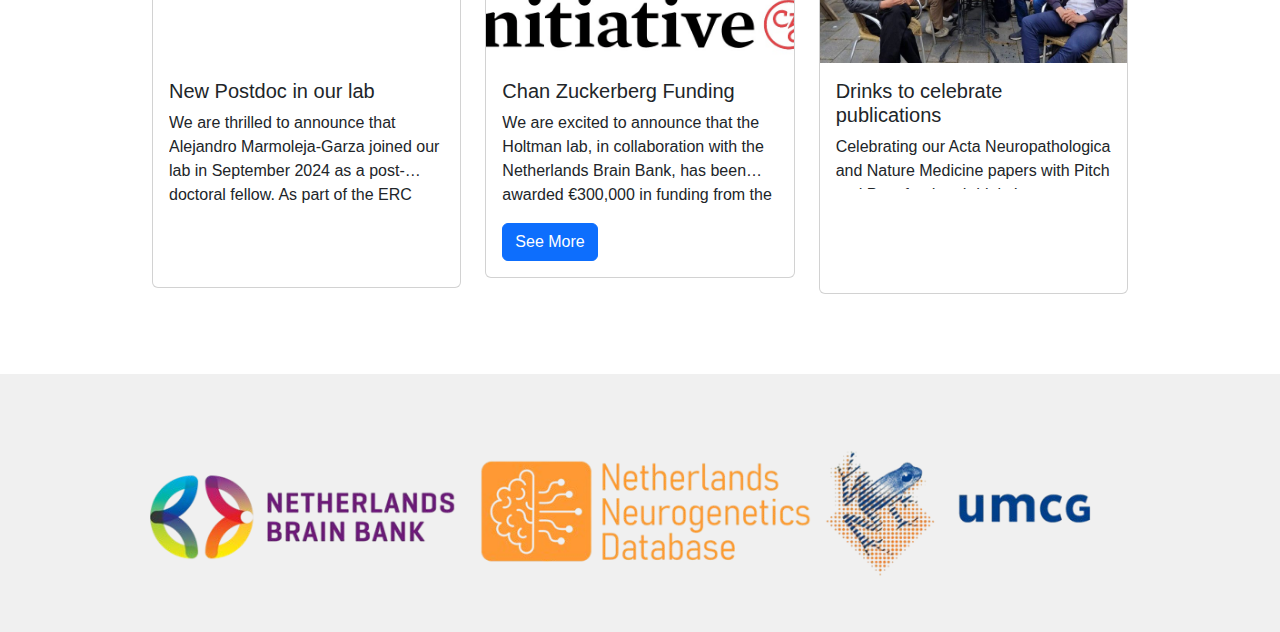
==== commit 5e2f6ce1: "Minor textual change" ====
--- a/index.html
+++ b/index.html
@@ -109,7 +109,7 @@
         <div class="card news-card">
           <img src="images/self_pic2.png" class="card-img-top" alt="News 1">
           <div class="card-body">
-            <h5 class="card-title">iCNS kickoff            </h5>
+            <h5 class="card-title">New postdoc in our lab            </h5>
             <p class="card-text" style="overflow-y: auto; height: 6em; line-height: 1.5em; display: -webkit-box; -webkit-box-orient: vertical; -webkit-line-clamp: 3;">We're excited to anounce that Shivam Kumar joined our lab in April 2025. His main expertise is machine learning and he will focus on developing AI-driven methods for analysing complex biological data. </p>
           </div>
           <br><br>
